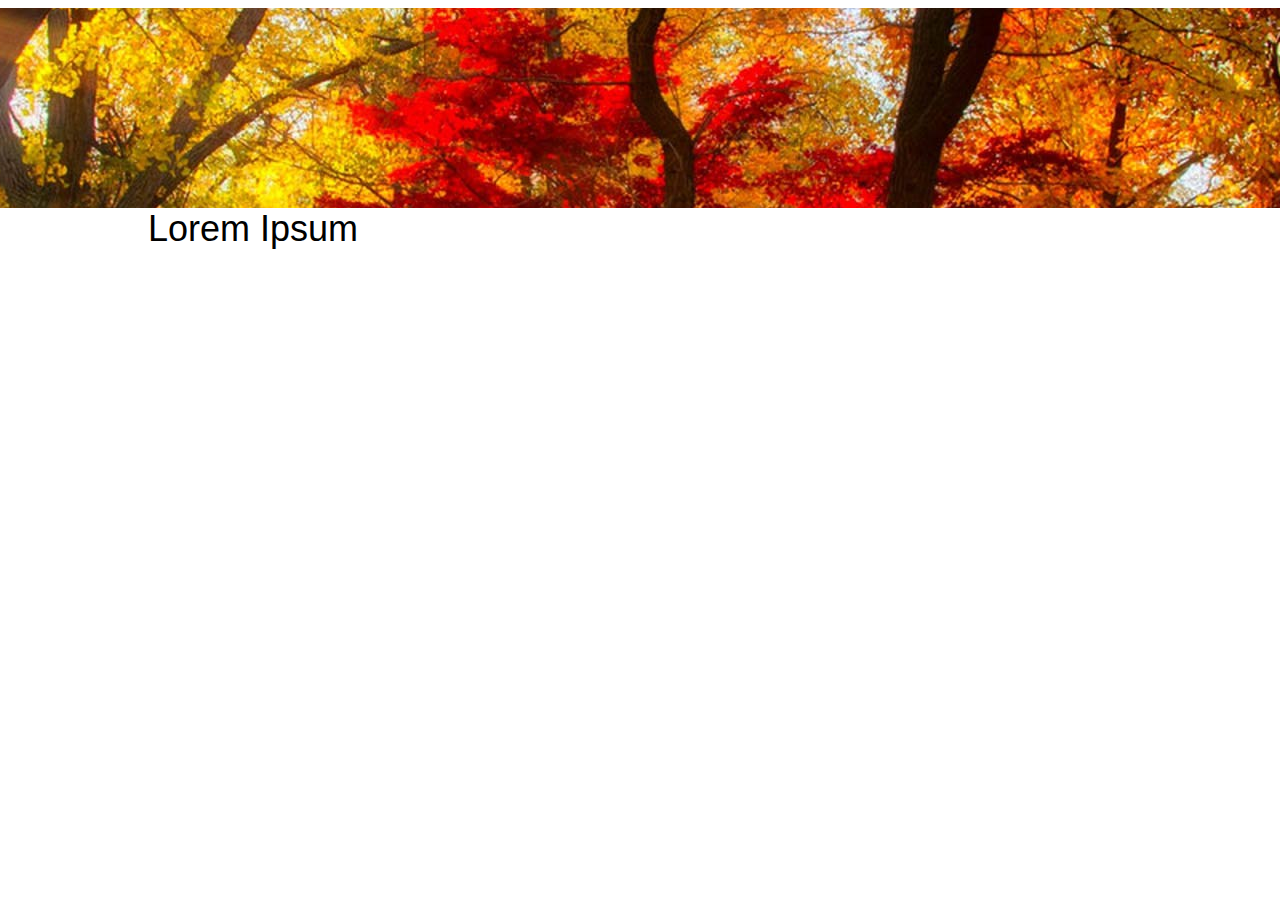
==== 1. page-from-jpeg/index.html @ 2fe25e8c "Initial commit" ====
<html>
    <head>
        <link rel="stylesheet" type="text/css" href="./css/main.css">
    </head>
    <body>
        <header class="header">
            <div class="header-crop">
                <img src="./assets/background-image.jpg" alt="background">
            </div>
        </header>
        <div class="container">
            <div class="header-font">
                Lorem Ipsum
            </div>
        </div>
    </body>
</html>
---- 1. page-from-jpeg/css/main.css ----
body {
    display: flex;
    flex-direction: column;
    align-items: center;
}

.header {
    height: 200px;
    overflow: hidden;
}


.header-crop img {
    margin-top: -550px;
}

.header-font {
    font-family: Arial, Helvetica, sans-serif;
    font-size: 36px;
}

.container {
    width: 984px;
    justify-content: left;
}
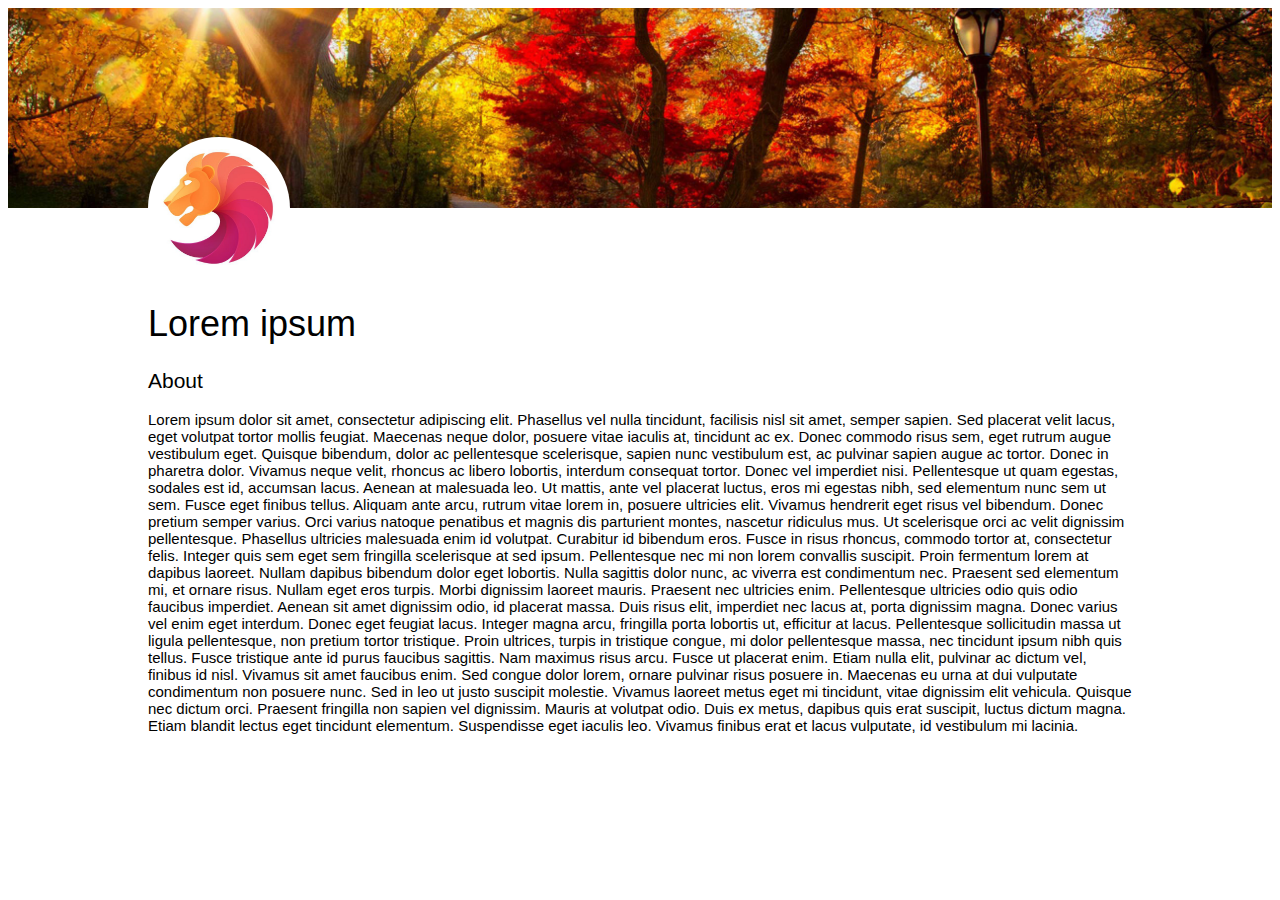
==== commit e8f055c7: "Styling headers and paragraphs" ====
--- a/1. page-from-jpeg/index.html
+++ b/1. page-from-jpeg/index.html
@@ -9,9 +9,43 @@
             </div>
         </header>
         <div class="container">
-            <div class="header-font">
-                Lorem Ipsum
+            <div class="logo">
+                <img src="./assets/logo.jpg" alt="logo">
             </div>
+            <h1 class="header-font">
+                Lorem ipsum
+            </h1>
+            <h2 class="subheader-font">
+                About
+            </h2>
+            <p>
+                Lorem ipsum dolor sit amet, consectetur adipiscing elit. Phasellus vel nulla tincidunt, facilisis nisl sit amet,
+                semper sapien. Sed placerat velit lacus, eget volutpat tortor mollis feugiat. Maecenas neque dolor, posuere vitae
+                iaculis at, tincidunt ac ex. Donec commodo risus sem, eget rutrum augue vestibulum eget. Quisque bibendum, dolor ac
+                pellentesque scelerisque, sapien nunc vestibulum est, ac pulvinar sapien augue ac tortor. Donec in pharetra dolor.
+                Vivamus neque velit, rhoncus ac libero lobortis, interdum consequat tortor. Donec vel imperdiet nisi. Pellentesque
+                ut quam egestas, sodales est id, accumsan lacus. Aenean at malesuada leo. Ut mattis, ante vel placerat luctus, eros
+                mi egestas nibh, sed elementum nunc sem ut sem. Fusce eget finibus tellus. Aliquam ante arcu, rutrum vitae lorem in,
+                posuere ultricies elit.
+                Vivamus hendrerit eget risus vel bibendum. Donec pretium semper varius. Orci varius natoque penatibus et magnis dis
+                parturient montes, nascetur ridiculus mus. Ut scelerisque orci ac velit dignissim pellentesque. Phasellus ultricies
+                malesuada enim id volutpat. Curabitur id bibendum eros. Fusce in risus rhoncus, commodo tortor at, consectetur
+                felis. Integer quis sem eget sem fringilla scelerisque at sed ipsum. Pellentesque nec mi non lorem convallis
+                suscipit. Proin fermentum lorem at dapibus laoreet. Nullam dapibus bibendum dolor eget lobortis. Nulla sagittis
+                dolor nunc, ac viverra est condimentum nec.
+                Praesent sed elementum mi, et ornare risus. Nullam eget eros turpis. Morbi dignissim laoreet mauris. Praesent nec
+                ultricies enim. Pellentesque ultricies odio quis odio faucibus imperdiet. Aenean sit amet dignissim odio, id
+                placerat massa. Duis risus elit, imperdiet nec lacus at, porta dignissim magna. Donec varius vel enim eget interdum.
+                Donec eget feugiat lacus. Integer magna arcu, fringilla porta lobortis ut, efficitur at lacus. Pellentesque
+                sollicitudin massa ut ligula pellentesque, non pretium tortor tristique. Proin ultrices, turpis in tristique congue,
+                mi dolor pellentesque massa, nec tincidunt ipsum nibh quis tellus. Fusce tristique ante id purus faucibus sagittis.
+                Nam maximus risus arcu. Fusce ut placerat enim. Etiam nulla elit, pulvinar ac dictum vel, finibus id nisl. Vivamus
+                sit amet faucibus enim. Sed congue dolor lorem, ornare pulvinar risus posuere in. Maecenas eu urna at dui vulputate
+                condimentum non posuere nunc. Sed in leo ut justo suscipit molestie. Vivamus laoreet metus eget mi tincidunt, vitae
+                dignissim elit vehicula. Quisque nec dictum orci. Praesent fringilla non sapien vel dignissim. Mauris at volutpat
+                odio. Duis ex metus, dapibus quis erat suscipit, luctus dictum magna. Etiam blandit lectus eget tincidunt elementum.
+                Suspendisse eget iaculis leo. Vivamus finibus erat et lacus vulputate, id vestibulum mi lacinia.
+            </p>
         </div>
     </body>
 </html>--- a/1. page-from-jpeg/css/main.css
+++ b/1. page-from-jpeg/css/main.css
@@ -2,24 +2,53 @@
     display: flex;
     flex-direction: column;
     align-items: center;
+    font-family: Arial, Helvetica, sans-serif;
 }
 
-.header {
+header {
     height: 200px;
     overflow: hidden;
 }
 
+h1 {
+    font-size: 36px;
+    margin: 24px 0;
+    font-weight: normal;
+}
+
+h2 {
+    font-size: 21px;
+    font-weight: normal;
+    margin: 18px 0;
+}
+
+p {
+    font-size: 15px;
+    font-size: 15px;
+    margin: 18px 0;
+}
 
 .header-crop img {
-    margin-top: -550px;
-}
-
-.header-font {
-    font-family: Arial, Helvetica, sans-serif;
-    font-size: 36px;
+    margin-top: -280px;
+    width: 100%;
 }
 
 .container {
-    width: 984px;
+    max-width: 984px;
     justify-content: left;
-}+}
+
+.logo {
+    position: relative;
+    top: -71px;
+    width: 142px;
+    border-radius: 50%;
+    overflow: hidden;
+    margin-bottom: -71px;
+}
+
+.logo img {
+    width: 100%;
+    height: auto;
+}
+
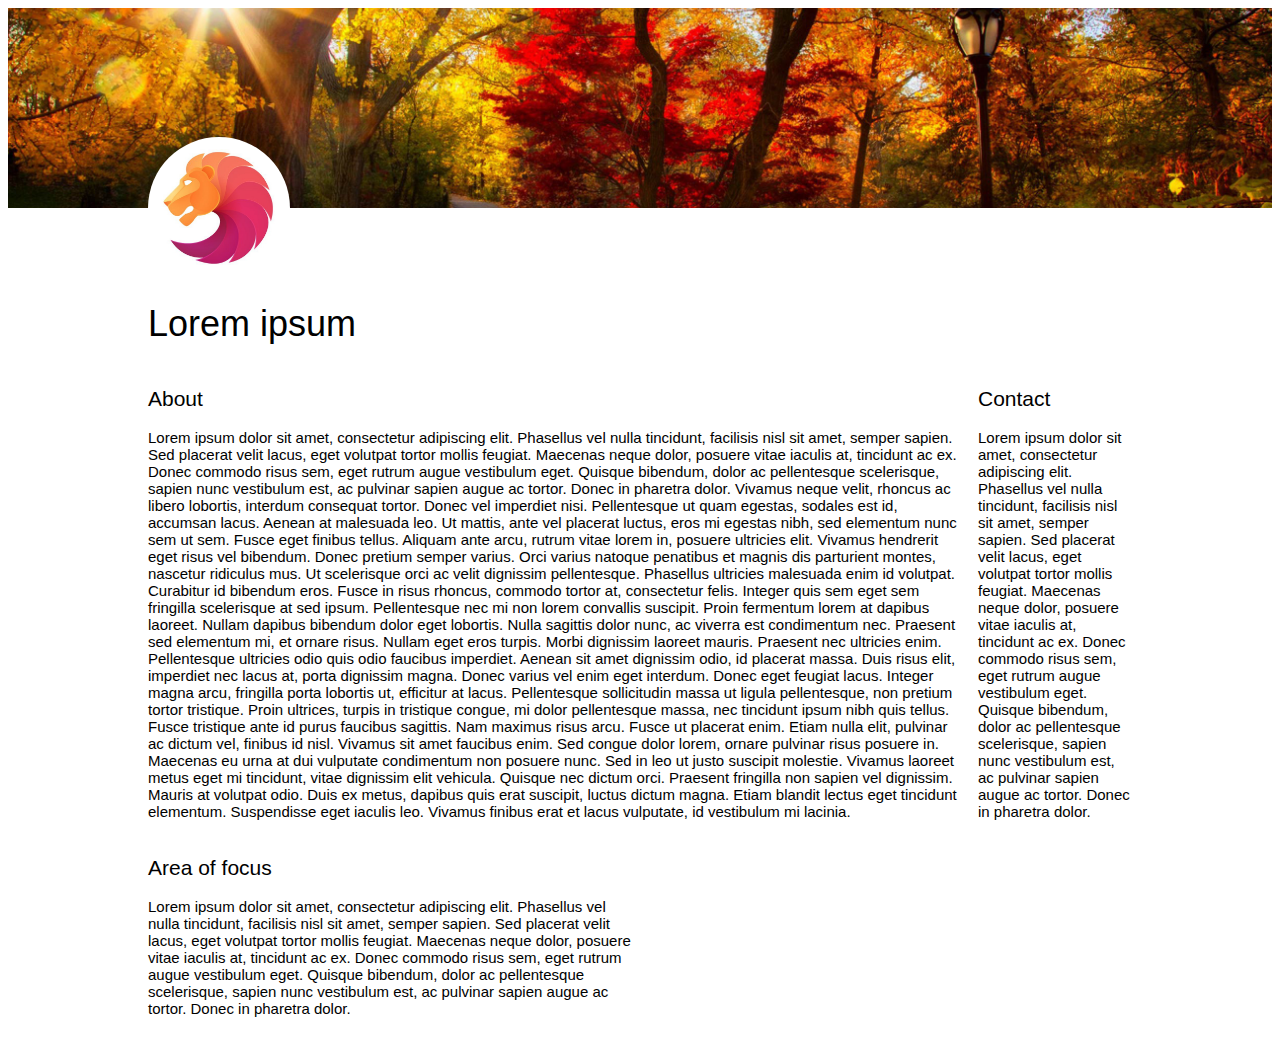
==== commit 95ac84c5: "Basic grid layout" ====
--- a/1. page-from-jpeg/index.html
+++ b/1. page-from-jpeg/index.html
@@ -9,43 +9,67 @@
             </div>
         </header>
         <div class="container">
-            <div class="logo">
+            <div class="logo grid-columns-all">
                 <img src="./assets/logo.jpg" alt="logo">
             </div>
-            <h1 class="header-font">
+            <h1 class="grid-columns-all">
                 Lorem ipsum
             </h1>
-            <h2 class="subheader-font">
-                About
-            </h2>
-            <p>
-                Lorem ipsum dolor sit amet, consectetur adipiscing elit. Phasellus vel nulla tincidunt, facilisis nisl sit amet,
-                semper sapien. Sed placerat velit lacus, eget volutpat tortor mollis feugiat. Maecenas neque dolor, posuere vitae
-                iaculis at, tincidunt ac ex. Donec commodo risus sem, eget rutrum augue vestibulum eget. Quisque bibendum, dolor ac
-                pellentesque scelerisque, sapien nunc vestibulum est, ac pulvinar sapien augue ac tortor. Donec in pharetra dolor.
-                Vivamus neque velit, rhoncus ac libero lobortis, interdum consequat tortor. Donec vel imperdiet nisi. Pellentesque
-                ut quam egestas, sodales est id, accumsan lacus. Aenean at malesuada leo. Ut mattis, ante vel placerat luctus, eros
-                mi egestas nibh, sed elementum nunc sem ut sem. Fusce eget finibus tellus. Aliquam ante arcu, rutrum vitae lorem in,
-                posuere ultricies elit.
-                Vivamus hendrerit eget risus vel bibendum. Donec pretium semper varius. Orci varius natoque penatibus et magnis dis
-                parturient montes, nascetur ridiculus mus. Ut scelerisque orci ac velit dignissim pellentesque. Phasellus ultricies
-                malesuada enim id volutpat. Curabitur id bibendum eros. Fusce in risus rhoncus, commodo tortor at, consectetur
-                felis. Integer quis sem eget sem fringilla scelerisque at sed ipsum. Pellentesque nec mi non lorem convallis
-                suscipit. Proin fermentum lorem at dapibus laoreet. Nullam dapibus bibendum dolor eget lobortis. Nulla sagittis
-                dolor nunc, ac viverra est condimentum nec.
-                Praesent sed elementum mi, et ornare risus. Nullam eget eros turpis. Morbi dignissim laoreet mauris. Praesent nec
-                ultricies enim. Pellentesque ultricies odio quis odio faucibus imperdiet. Aenean sit amet dignissim odio, id
-                placerat massa. Duis risus elit, imperdiet nec lacus at, porta dignissim magna. Donec varius vel enim eget interdum.
-                Donec eget feugiat lacus. Integer magna arcu, fringilla porta lobortis ut, efficitur at lacus. Pellentesque
-                sollicitudin massa ut ligula pellentesque, non pretium tortor tristique. Proin ultrices, turpis in tristique congue,
-                mi dolor pellentesque massa, nec tincidunt ipsum nibh quis tellus. Fusce tristique ante id purus faucibus sagittis.
-                Nam maximus risus arcu. Fusce ut placerat enim. Etiam nulla elit, pulvinar ac dictum vel, finibus id nisl. Vivamus
-                sit amet faucibus enim. Sed congue dolor lorem, ornare pulvinar risus posuere in. Maecenas eu urna at dui vulputate
-                condimentum non posuere nunc. Sed in leo ut justo suscipit molestie. Vivamus laoreet metus eget mi tincidunt, vitae
-                dignissim elit vehicula. Quisque nec dictum orci. Praesent fringilla non sapien vel dignissim. Mauris at volutpat
-                odio. Duis ex metus, dapibus quis erat suscipit, luctus dictum magna. Etiam blandit lectus eget tincidunt elementum.
-                Suspendisse eget iaculis leo. Vivamus finibus erat et lacus vulputate, id vestibulum mi lacinia.
-            </p>
+            <section class="section--about">
+                <h2>
+                    About
+                </h2>
+                <p>
+                    Lorem ipsum dolor sit amet, consectetur adipiscing elit. Phasellus vel nulla tincidunt, facilisis nisl sit amet,
+                    semper sapien. Sed placerat velit lacus, eget volutpat tortor mollis feugiat. Maecenas neque dolor, posuere vitae
+                    iaculis at, tincidunt ac ex. Donec commodo risus sem, eget rutrum augue vestibulum eget. Quisque bibendum, dolor ac
+                    pellentesque scelerisque, sapien nunc vestibulum est, ac pulvinar sapien augue ac tortor. Donec in pharetra dolor.
+                    Vivamus neque velit, rhoncus ac libero lobortis, interdum consequat tortor. Donec vel imperdiet nisi. Pellentesque
+                    ut quam egestas, sodales est id, accumsan lacus. Aenean at malesuada leo. Ut mattis, ante vel placerat luctus, eros
+                    mi egestas nibh, sed elementum nunc sem ut sem. Fusce eget finibus tellus. Aliquam ante arcu, rutrum vitae lorem in,
+                    posuere ultricies elit.
+                    Vivamus hendrerit eget risus vel bibendum. Donec pretium semper varius. Orci varius natoque penatibus et magnis dis
+                    parturient montes, nascetur ridiculus mus. Ut scelerisque orci ac velit dignissim pellentesque. Phasellus ultricies
+                    malesuada enim id volutpat. Curabitur id bibendum eros. Fusce in risus rhoncus, commodo tortor at, consectetur
+                    felis. Integer quis sem eget sem fringilla scelerisque at sed ipsum. Pellentesque nec mi non lorem convallis
+                    suscipit. Proin fermentum lorem at dapibus laoreet. Nullam dapibus bibendum dolor eget lobortis. Nulla sagittis
+                    dolor nunc, ac viverra est condimentum nec.
+                    Praesent sed elementum mi, et ornare risus. Nullam eget eros turpis. Morbi dignissim laoreet mauris. Praesent nec
+                    ultricies enim. Pellentesque ultricies odio quis odio faucibus imperdiet. Aenean sit amet dignissim odio, id
+                    placerat massa. Duis risus elit, imperdiet nec lacus at, porta dignissim magna. Donec varius vel enim eget interdum.
+                    Donec eget feugiat lacus. Integer magna arcu, fringilla porta lobortis ut, efficitur at lacus. Pellentesque
+                    sollicitudin massa ut ligula pellentesque, non pretium tortor tristique. Proin ultrices, turpis in tristique congue,
+                    mi dolor pellentesque massa, nec tincidunt ipsum nibh quis tellus. Fusce tristique ante id purus faucibus sagittis.
+                    Nam maximus risus arcu. Fusce ut placerat enim. Etiam nulla elit, pulvinar ac dictum vel, finibus id nisl. Vivamus
+                    sit amet faucibus enim. Sed congue dolor lorem, ornare pulvinar risus posuere in. Maecenas eu urna at dui vulputate
+                    condimentum non posuere nunc. Sed in leo ut justo suscipit molestie. Vivamus laoreet metus eget mi tincidunt, vitae
+                    dignissim elit vehicula. Quisque nec dictum orci. Praesent fringilla non sapien vel dignissim. Mauris at volutpat
+                    odio. Duis ex metus, dapibus quis erat suscipit, luctus dictum magna. Etiam blandit lectus eget tincidunt elementum.
+                    Suspendisse eget iaculis leo. Vivamus finibus erat et lacus vulputate, id vestibulum mi lacinia.
+                </p>
+            </section>
+            <section>
+                <h2>
+                    Contact
+                </h2>
+                <p>
+                    Lorem ipsum dolor sit amet, consectetur adipiscing elit. Phasellus vel nulla tincidunt, facilisis nisl sit amet,
+                    semper sapien. Sed placerat velit lacus, eget volutpat tortor mollis feugiat. Maecenas neque dolor, posuere vitae
+                    iaculis at, tincidunt ac ex. Donec commodo risus sem, eget rutrum augue vestibulum eget. Quisque bibendum, dolor ac
+                    pellentesque scelerisque, sapien nunc vestibulum est, ac pulvinar sapien augue ac tortor. Donec in pharetra dolor.
+                </p>
+            </section>
+            <section class="section--area-of-focus">
+                <h2>
+                    Area of focus
+                </h2>
+                <p>
+                    Lorem ipsum dolor sit amet, consectetur adipiscing elit. Phasellus vel nulla tincidunt, facilisis nisl sit amet,
+                    semper sapien. Sed placerat velit lacus, eget volutpat tortor mollis feugiat. Maecenas neque dolor, posuere vitae
+                    iaculis at, tincidunt ac ex. Donec commodo risus sem, eget rutrum augue vestibulum eget. Quisque bibendum, dolor ac
+                    pellentesque scelerisque, sapien nunc vestibulum est, ac pulvinar sapien augue ac tortor. Donec in pharetra dolor.
+                </p>
+            </section>
         </div>
     </body>
 </html>--- a/1. page-from-jpeg/css/main.css
+++ b/1. page-from-jpeg/css/main.css
@@ -36,6 +36,9 @@
 .container {
     max-width: 984px;
     justify-content: left;
+    display: grid;
+    grid-template-columns: repeat(6, 1fr);
+    grid-column-gap: 12px;
 }
 
 .logo {
@@ -52,3 +55,14 @@
     height: auto;
 }
 
+.grid-columns-all {
+    grid-column: 1/7;
+}
+
+.section--about {
+    grid-column: 1/6;
+}
+
+.section--area-of-focus {
+    grid-column: 1/4;
+}
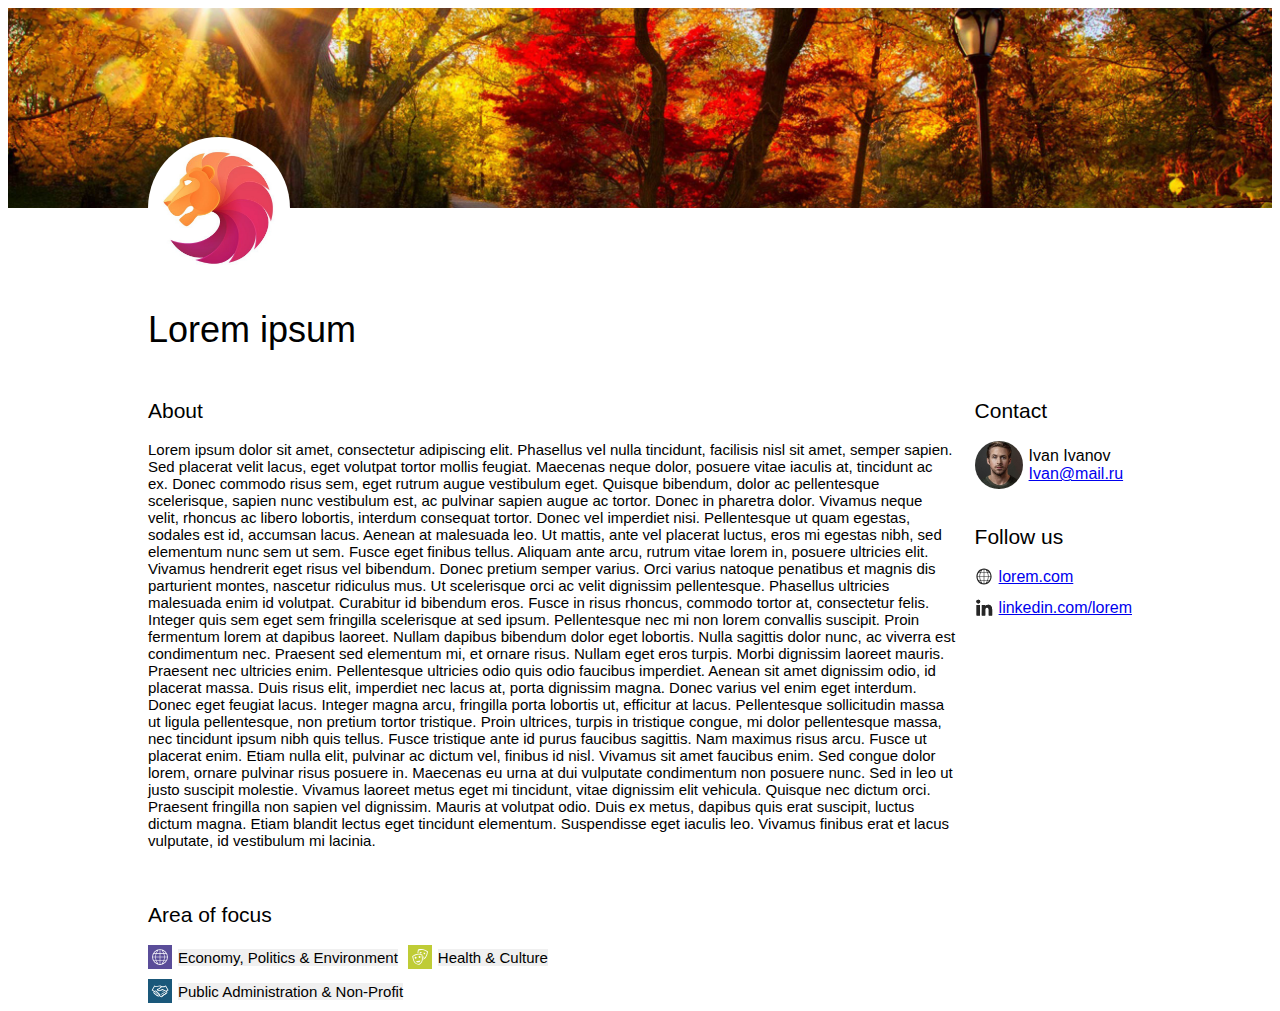
==== commit 9f5ad561: "First three sections in place" ====
--- a/1. page-from-jpeg/index.html
+++ b/1. page-from-jpeg/index.html
@@ -52,23 +52,55 @@
                 <h2>
                     Contact
                 </h2>
-                <p>
-                    Lorem ipsum dolor sit amet, consectetur adipiscing elit. Phasellus vel nulla tincidunt, facilisis nisl sit amet,
-                    semper sapien. Sed placerat velit lacus, eget volutpat tortor mollis feugiat. Maecenas neque dolor, posuere vitae
-                    iaculis at, tincidunt ac ex. Donec commodo risus sem, eget rutrum augue vestibulum eget. Quisque bibendum, dolor ac
-                    pellentesque scelerisque, sapien nunc vestibulum est, ac pulvinar sapien augue ac tortor. Donec in pharetra dolor.
-                </p>
+                <div class="image-with-text">
+                    <img src="./assets/gosling.jpg" class="profile-photo" alt="profile photo">
+                    <div class="profile-text">  
+                        <div>Ivan Ivanov</div>
+                        <a href="mailto:Ivan@mail.ru">Ivan@mail.ru</a>
+                    </div>
+                </div>
+            </section>
+            <section class="section--follow-us">
+                <h2>
+                    Follow us
+                </h2>
+                <div class="image-with-text">
+                    <img src="./assets/web.svg" class="icon" alt="icon">
+                    <div>  
+                        <a href="https://lorem.com">lorem.com</a>
+                    </div>
+                </div>
+                <div class="image-with-text">
+                    <img src="./assets/in.svg" class="icon" alt="icon">
+                    <div>  
+                        <a href="https://linkedin.com/lorem">linkedin.com/lorem</a>
+                    </div>
+                </div>
             </section>
             <section class="section--area-of-focus">
                 <h2>
                     Area of focus
                 </h2>
-                <p>
-                    Lorem ipsum dolor sit amet, consectetur adipiscing elit. Phasellus vel nulla tincidunt, facilisis nisl sit amet,
-                    semper sapien. Sed placerat velit lacus, eget volutpat tortor mollis feugiat. Maecenas neque dolor, posuere vitae
-                    iaculis at, tincidunt ac ex. Donec commodo risus sem, eget rutrum augue vestibulum eget. Quisque bibendum, dolor ac
-                    pellentesque scelerisque, sapien nunc vestibulum est, ac pulvinar sapien augue ac tortor. Donec in pharetra dolor.
-                </p>
+                <div class="tags-container">
+                    <div class="image-with-text">
+                        <img src="./assets/internet.svg" class="icon internet" alt="icon">
+                        <div class="tag">  
+                            Economy, Politics & Environment
+                        </div>
+                    </div>
+                    <div class="image-with-text">
+                        <img src="./assets/culture.svg" class="icon culture" alt="icon">
+                        <div class="tag">  
+                            Health & Culture
+                        </div>
+                    </div>
+                    <div class="image-with-text">
+                        <img src="./assets/handshake.svg" class="icon handshake" alt="icon">
+                        <div class="tag">  
+                            Public Administration & Non-Profit
+                        </div>
+                    </div>
+                </div>
             </section>
         </div>
     </body>
--- a/1. page-from-jpeg/css/main.css
+++ b/1. page-from-jpeg/css/main.css
@@ -12,7 +12,7 @@
 
 h1 {
     font-size: 36px;
-    margin: 24px 0;
+    margin: 12px 0;
     font-weight: normal;
 }
 
@@ -38,7 +38,8 @@
     justify-content: left;
     display: grid;
     grid-template-columns: repeat(6, 1fr);
-    grid-column-gap: 12px;
+    grid-column-gap: 18px;
+    grid-row-gap: 18px;
 }
 
 .logo {
@@ -61,8 +62,65 @@
 
 .section--about {
     grid-column: 1/6;
+    grid-row: 3/6;
 }
 
 .section--area-of-focus {
     grid-column: 1/4;
 }
+
+.image-with-text {
+    display: flex;
+}
+
+.image-with-text > img {
+    object-fit: contain;
+    align-self: flex-start;
+}
+
+.image-with-text > div {
+    align-self: center;
+    margin-left: 6px;
+}
+
+.section--follow-us .image-with-text {
+    margin: 12px 0;
+}
+
+.profile-photo {
+    width: 48px;
+    height: auto;
+    border-radius: 50%;
+}
+
+.icon {
+    width: 18px;
+    height: auto;
+}
+
+.tags-container {
+    display: flex;
+    flex-flow: row wrap;
+    gap: 10px;
+ }
+
+ .tags-container .icon {
+    padding: 3px;
+ }
+
+ .tag {
+    font-size: 15px;
+    background-color: #f0f0f0;
+ }
+
+ .icon.internet {
+     background-color: #5A4D99;
+ }
+
+ .icon.culture {
+    background-color: #BFCC36;
+}
+
+.icon.handshake {
+    background-color: #1A587A;
+}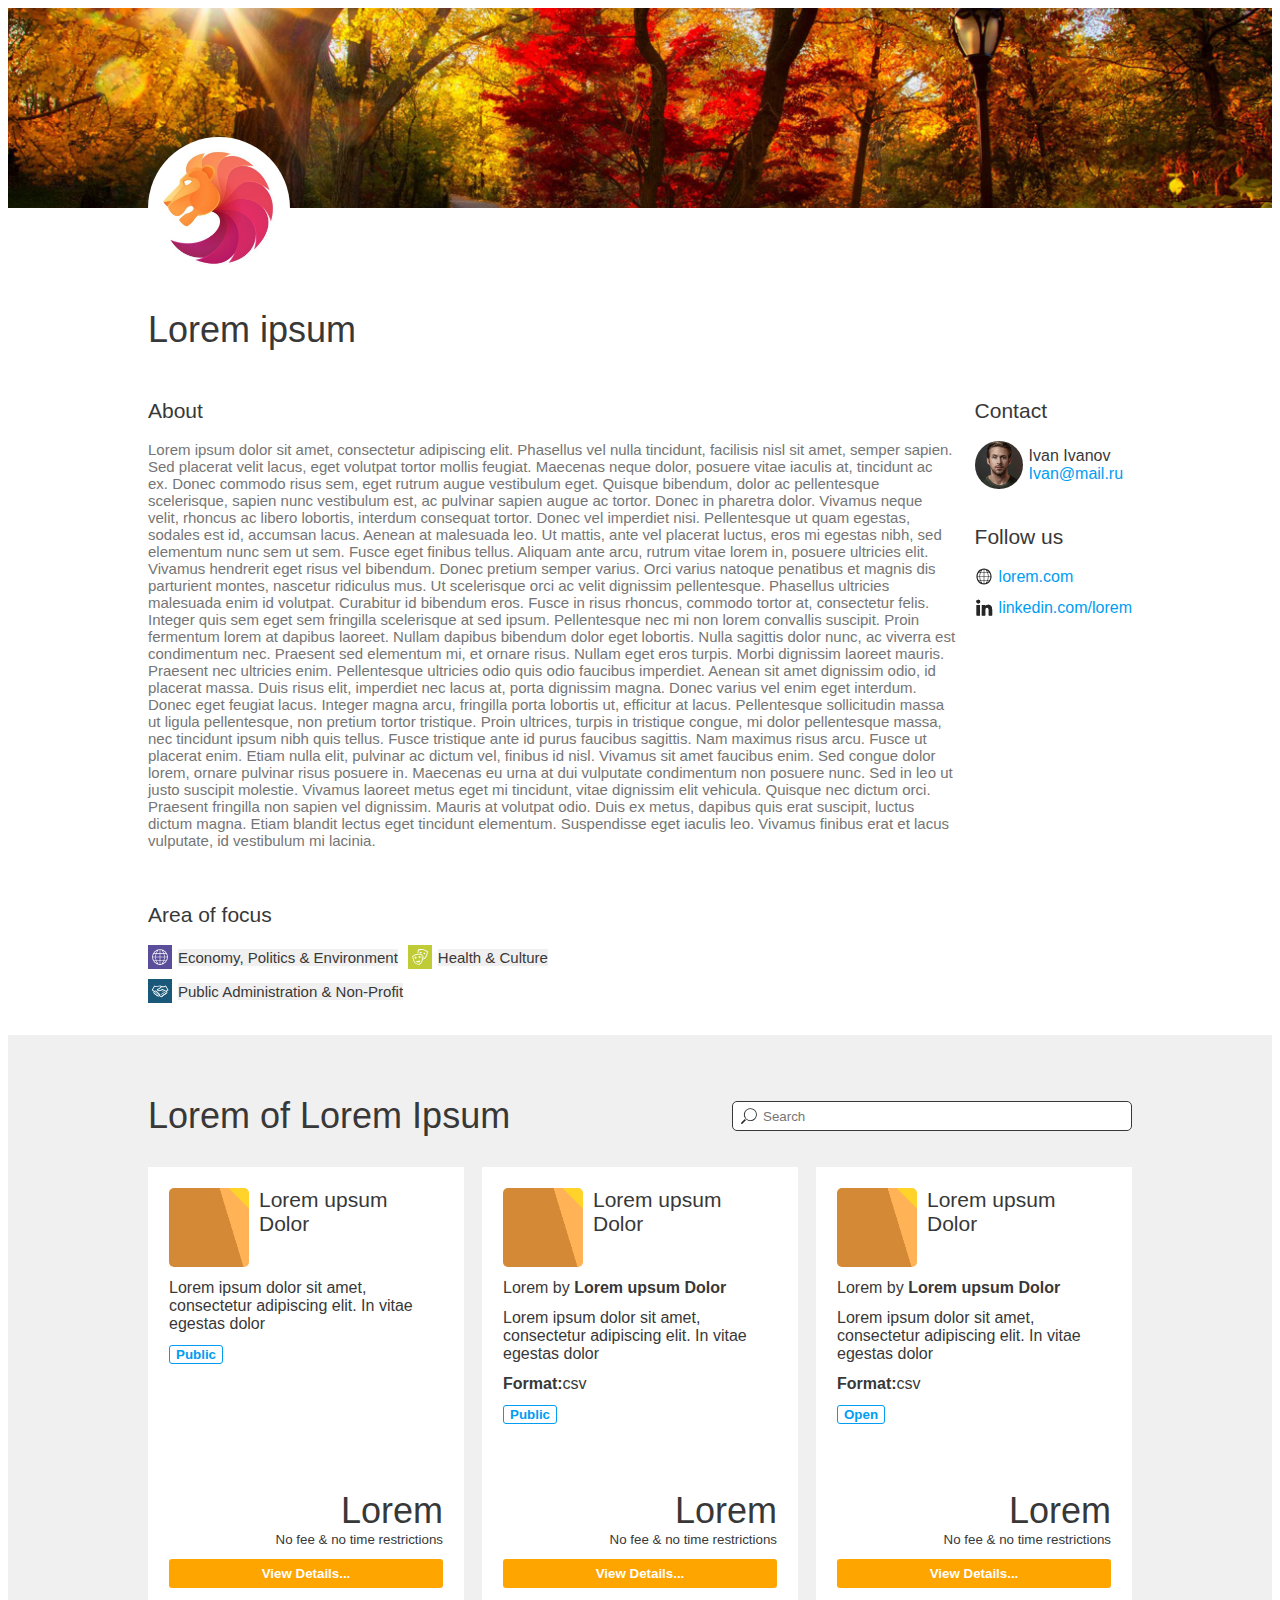
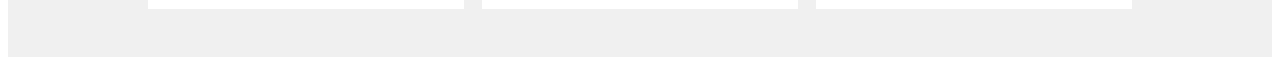
==== commit d3bde9d6: "Items gallery" ====
--- a/1. page-from-jpeg/index.html
+++ b/1. page-from-jpeg/index.html
@@ -12,13 +12,13 @@
             <div class="logo grid-columns-all">
                 <img src="./assets/logo.jpg" alt="logo">
             </div>
-            <h1 class="grid-columns-all">
+            <h2 class="grid-columns-all">
                 Lorem ipsum
-            </h1>
+            </h2>
             <section class="section--about">
-                <h2>
+                <h3>
                     About
-                </h2>
+                </h3>
                 <p>
                     Lorem ipsum dolor sit amet, consectetur adipiscing elit. Phasellus vel nulla tincidunt, facilisis nisl sit amet,
                     semper sapien. Sed placerat velit lacus, eget volutpat tortor mollis feugiat. Maecenas neque dolor, posuere vitae
@@ -49,9 +49,9 @@
                 </p>
             </section>
             <section>
-                <h2>
+                <h3>
                     Contact
-                </h2>
+                </h3>
                 <div class="image-with-text">
                     <img src="./assets/gosling.jpg" class="profile-photo" alt="profile photo">
                     <div class="profile-text">  
@@ -61,9 +61,9 @@
                 </div>
             </section>
             <section class="section--follow-us">
-                <h2>
+                <h3>
                     Follow us
-                </h2>
+                </h3>
                 <div class="image-with-text">
                     <img src="./assets/web.svg" class="icon" alt="icon">
                     <div>  
@@ -78,9 +78,9 @@
                 </div>
             </section>
             <section class="section--area-of-focus">
-                <h2>
+                <h3>
                     Area of focus
-                </h2>
+                </h3>
                 <div class="tags-container">
                     <div class="image-with-text">
                         <img src="./assets/internet.svg" class="icon internet" alt="icon">
@@ -103,5 +103,85 @@
                 </div>
             </section>
         </div>
+        <div class="gallery-wrapper">
+            <div class="container gallery-container">
+                <h2 class="grid-columns-half">
+                    Lorem of Lorem Ipsum
+                </h2>
+                <div class="search-container">
+                    <img src="./assets/search.svg" class="icon" alt="icon">
+                    <input type="text" placeholder="Search">
+                </div>
+                <div class="gallery-item-container">
+                    <div class="gallery-item">
+                        <div class="gallery-item-header">
+                            <img src="./assets/item-logo.png" class="gallery-item-img" alt="gallery item">
+                            <span class="font-large-subheader">Lorem upsum Dolor</span>
+                        </div>
+                        <div class="margin-vertical-small">
+                            Lorem ipsum dolor sit amet, consectetur adipiscing elit. In vitae egestas dolor
+                        </div>
+                        <button class="button button--public">Public</button>
+                        <div class="details-section">
+                            <div class="text-align-right margin-vertical-small">
+                                <div class="font-large-header">Lorem</div>
+                                <small>No fee & no time restrictions</small>
+                            </div>
+                            <button class="button button--details">View Details...</button>
+                        </div>
+                    </div>
+                </div>
+                <div class="gallery-item-container">
+                    <div class="gallery-item">
+                        <div class="gallery-item-header">
+                            <img src="./assets/item-logo.png" class="gallery-item-img" alt="gallery item">
+                            <span class="font-large-subheader">Lorem upsum Dolor</span>
+                        </div>
+                        <div class="margin-vertical-small">
+                            Lorem by <b>Lorem upsum Dolor</b>
+                        </div>
+                        <div class="margin-vertical-small">
+                            Lorem ipsum dolor sit amet, consectetur adipiscing elit. In vitae egestas dolor
+                        </div>
+                        <div class="margin-vertical-small">
+                            <b>Format:</b>csv
+                        </div>
+                        <button class="button button--public">Public</button>
+                        <div class="details-section">
+                            <div class="text-align-right margin-vertical-small">
+                                <div class="font-large-header">Lorem</div>
+                                <small>No fee & no time restrictions</small>
+                            </div>
+                            <button class="button button--details">View Details...</button>
+                        </div>
+                    </div>
+                </div>
+                <div class="gallery-item-container">
+                    <div class="gallery-item">
+                        <div class="gallery-item-header">
+                            <img src="./assets/item-logo.png" class="gallery-item-img" alt="gallery item">
+                            <span class="font-large-subheader">Lorem upsum Dolor</span>
+                        </div>
+                        <div class="margin-vertical-small">
+                            Lorem by <b>Lorem upsum Dolor</b>
+                        </div>
+                        <div class="margin-vertical-small">
+                            Lorem ipsum dolor sit amet, consectetur adipiscing elit. In vitae egestas dolor
+                        </div>
+                        <div class="margin-vertical-small">
+                            <b>Format:</b>csv
+                        </div>
+                        <button class="button button--public">Open</button>
+                        <div class="details-section">
+                            <div class="text-align-right margin-vertical-small">
+                                <div class="font-large-header">Lorem</div>
+                                <small>No fee & no time restrictions</small>
+                            </div>
+                            <button class="button button--details">View Details...</button>
+                        </div>
+                    </div>
+                </div>
+            </div>
+        </div>
     </body>
 </html>--- a/1. page-from-jpeg/css/main.css
+++ b/1. page-from-jpeg/css/main.css
@@ -3,6 +3,7 @@
     flex-direction: column;
     align-items: center;
     font-family: Arial, Helvetica, sans-serif;
+    color: #383838;
 }
 
 header {
@@ -10,13 +11,13 @@
     overflow: hidden;
 }
 
-h1 {
+h2 {
     font-size: 36px;
     margin: 12px 0;
     font-weight: normal;
 }
 
-h2 {
+h3 {
     font-size: 21px;
     font-weight: normal;
     margin: 18px 0;
@@ -24,8 +25,29 @@
 
 p {
     font-size: 15px;
-    font-size: 15px;
     margin: 18px 0;
+    color: #757575;
+}
+
+a {
+    color: #009DF2;
+    text-decoration: none;
+}
+
+.font-large-header {
+    font-size: 36px;
+}
+
+.font-large-subheader {
+    font-size: 21px;
+}
+
+.text-align-right {
+    text-align: right;
+}
+
+.margin-vertical-small {
+    margin: 12px 0;
 }
 
 .header-crop img {
@@ -34,12 +56,13 @@
 }
 
 .container {
-    max-width: 984px;
+    width: 984px;
     justify-content: left;
     display: grid;
     grid-template-columns: repeat(6, 1fr);
     grid-column-gap: 18px;
     grid-row-gap: 18px;
+    margin-bottom: 32px;
 }
 
 .logo {
@@ -60,6 +83,10 @@
     grid-column: 1/7;
 }
 
+.grid-columns-half{
+    grid-column: 1/4;
+}
+
 .section--about {
     grid-column: 1/6;
     grid-row: 3/6;
@@ -123,4 +150,86 @@
 
 .icon.handshake {
     background-color: #1A587A;
+}
+
+.gallery-wrapper {
+    width: 100%;
+    background: #f0f0f0;
+ }
+
+ .gallery-container {
+     margin: 48px auto;
+ }
+
+.gallery-header {
+    grid-column: 1/4;
+}
+
+.search-container {
+    grid-column: 4/7;
+    text-align: right;
+    align-self: center;
+}
+
+.search-container > input {
+    width: 400px;
+    height: 30px;
+    padding-left: 30px;
+    border-radius: 5px;
+    border: 1px solid #383838;
+}
+
+.search-container > img {
+    vertical-align: middle;
+    position: relative;
+    left: 30px;
+}
+
+.gallery-item-container {
+    grid-column: span 2;
+    padding: 21px;
+    background-color: white;
+    height: 400px;
+}
+
+.gallery-item {
+    height: 100%;
+    position: relative;
+}
+
+.gallery-item-header {
+    display: flex;
+}
+
+.gallery-item-img {
+    width: 80px;
+    height: auto;
+    border-radius: 5px;
+    margin-right: 10px;
+}
+
+.button {
+    border-radius: 3px;
+    font-weight: bold;
+}
+
+.button--public {
+    width: fit-content;
+    background-color: white;
+    border: 1px solid #009DF2;
+    color: #009DF2;
+}
+
+.details-section {
+    position: absolute;
+    width: 100%;
+    bottom: 0;
+}
+
+.button--details {
+    background-color: #FFA500;
+    color: white;
+    padding: 7px 0;
+    border: 0 none;
+    width: 100%;
 }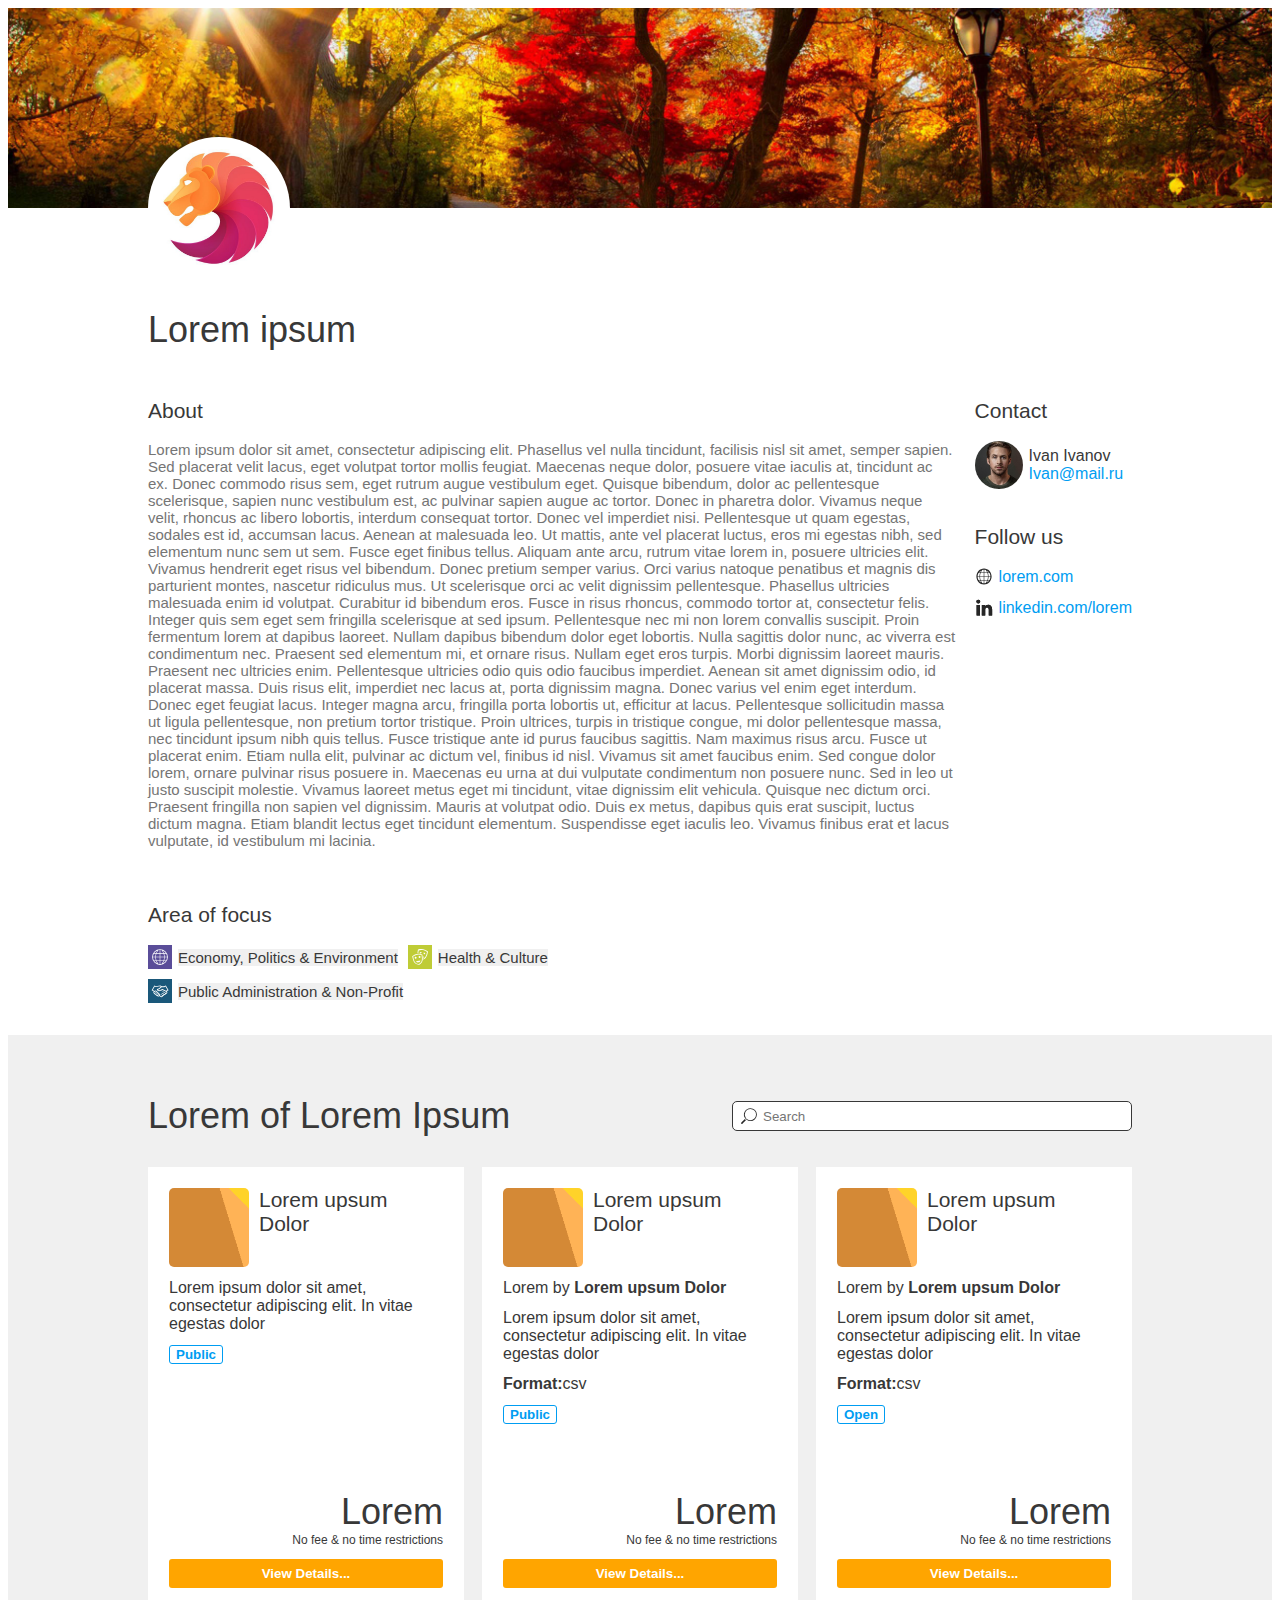
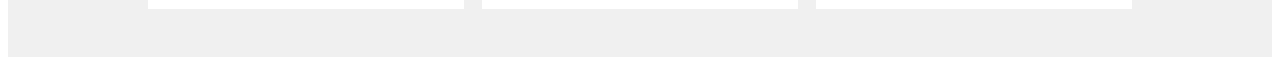
==== commit ef041aca: "Mobile view draft" ====
--- a/1. page-from-jpeg/index.html
+++ b/1. page-from-jpeg/index.html
@@ -1,6 +1,7 @@
 <html>
     <head>
         <link rel="stylesheet" type="text/css" href="./css/main.css">
+        <meta content="width=device-width, initial-scale=1" name="viewport" />
     </head>
     <body>
         <header class="header">
@@ -15,7 +16,7 @@
             <h2 class="grid-columns-all">
                 Lorem ipsum
             </h2>
-            <section class="section--about">
+            <section class="section--about grid-columns-all-mobile">
                 <h3>
                     About
                 </h3>
@@ -48,7 +49,7 @@
                     Suspendisse eget iaculis leo. Vivamus finibus erat et lacus vulputate, id vestibulum mi lacinia.
                 </p>
             </section>
-            <section>
+            <section class="section--contact grid-columns-all-mobile">
                 <h3>
                     Contact
                 </h3>
@@ -60,7 +61,7 @@
                     </div>
                 </div>
             </section>
-            <section class="section--follow-us">
+            <section class="section--follow-us grid-columns-all-mobile">
                 <h3>
                     Follow us
                 </h3>
@@ -77,7 +78,7 @@
                     </div>
                 </div>
             </section>
-            <section class="section--area-of-focus">
+            <section class="section--area-of-focus grid-columns-all-mobile">
                 <h3>
                     Area of focus
                 </h3>
@@ -105,79 +106,79 @@
         </div>
         <div class="gallery-wrapper">
             <div class="container gallery-container">
-                <h2 class="grid-columns-half">
+                <h2 class="grid-columns-half desktop-only">
                     Lorem of Lorem Ipsum
                 </h2>
-                <div class="search-container">
+                <div class="search-container grid-columns-all-mobile">
                     <img src="./assets/search.svg" class="icon" alt="icon">
                     <input type="text" placeholder="Search">
                 </div>
-                <div class="gallery-item-container">
+                <div class="gallery-item-container grid-columns-all-mobile">
                     <div class="gallery-item">
-                        <div class="gallery-item-header">
+                        <div class="gallery-item-header margin-bottom-small">
                             <img src="./assets/item-logo.png" class="gallery-item-img" alt="gallery item">
                             <span class="font-large-subheader">Lorem upsum Dolor</span>
                         </div>
-                        <div class="margin-vertical-small">
+                        <div class="margin-bottom-small desktop-only">
                             Lorem ipsum dolor sit amet, consectetur adipiscing elit. In vitae egestas dolor
                         </div>
                         <button class="button button--public">Public</button>
                         <div class="details-section">
-                            <div class="text-align-right margin-vertical-small">
-                                <div class="font-large-header">Lorem</div>
-                                <small>No fee & no time restrictions</small>
+                            <div class="text-align-right">
+                                <div class="details-section-header">Lorem</div>
+                                <div class="font-small desktop-only">No fee & no time restrictions</div>
                             </div>
-                            <button class="button button--details">View Details...</button>
+                            <button class="button button--details desktop-only">View Details...</button>
                         </div>
                     </div>
                 </div>
-                <div class="gallery-item-container">
+                <div class="gallery-item-container grid-columns-all-mobile">
                     <div class="gallery-item">
-                        <div class="gallery-item-header">
+                        <div class="gallery-item-header margin-bottom-small">
                             <img src="./assets/item-logo.png" class="gallery-item-img" alt="gallery item">
                             <span class="font-large-subheader">Lorem upsum Dolor</span>
                         </div>
-                        <div class="margin-vertical-small">
+                        <div class="margin-bottom-small">
                             Lorem by <b>Lorem upsum Dolor</b>
                         </div>
-                        <div class="margin-vertical-small">
+                        <div class="margin-bottom-small desktop-only">
                             Lorem ipsum dolor sit amet, consectetur adipiscing elit. In vitae egestas dolor
                         </div>
-                        <div class="margin-vertical-small">
+                        <div class="margin-bottom-small desktop-only">
                             <b>Format:</b>csv
                         </div>
                         <button class="button button--public">Public</button>
                         <div class="details-section">
-                            <div class="text-align-right margin-vertical-small">
-                                <div class="font-large-header">Lorem</div>
-                                <small>No fee & no time restrictions</small>
+                            <div class="text-align-right">
+                                <div class="details-section-header">Lorem</div>
+                                <div class="font-small desktop-only">No fee & no time restrictions</div>
                             </div>
-                            <button class="button button--details">View Details...</button>
+                            <button class="button button--details desktop-only">View Details...</button>
                         </div>
                     </div>
                 </div>
-                <div class="gallery-item-container">
+                <div class="gallery-item-container grid-columns-all-mobile">
                     <div class="gallery-item">
-                        <div class="gallery-item-header">
+                        <div class="gallery-item-header margin-bottom-small">
                             <img src="./assets/item-logo.png" class="gallery-item-img" alt="gallery item">
                             <span class="font-large-subheader">Lorem upsum Dolor</span>
                         </div>
-                        <div class="margin-vertical-small">
+                        <div class="margin-bottom-small">
                             Lorem by <b>Lorem upsum Dolor</b>
                         </div>
-                        <div class="margin-vertical-small">
+                        <div class="margin-bottom-small desktop-only">
                             Lorem ipsum dolor sit amet, consectetur adipiscing elit. In vitae egestas dolor
                         </div>
-                        <div class="margin-vertical-small">
+                        <div class="margin-bottom-small desktop-only">
                             <b>Format:</b>csv
                         </div>
                         <button class="button button--public">Open</button>
                         <div class="details-section">
-                            <div class="text-align-right margin-vertical-small">
-                                <div class="font-large-header">Lorem</div>
-                                <small>No fee & no time restrictions</small>
+                            <div class="text-align-right">
+                                <div class="details-section-header">Lorem</div>
+                                <div class="font-small desktop-only">No fee & no time restrictions</div>
                             </div>
-                            <button class="button button--details">View Details...</button>
+                            <button class="button button--details desktop-only">View Details...</button>
                         </div>
                     </div>
                 </div>
--- a/1. page-from-jpeg/css/main.css
+++ b/1. page-from-jpeg/css/main.css
@@ -34,6 +34,10 @@
     text-decoration: none;
 }
 
+.mobile-only {
+    display: none;
+}
+
 .font-large-header {
     font-size: 36px;
 }
@@ -42,12 +46,16 @@
     font-size: 21px;
 }
 
+.font-small {
+    font-size: 12px;
+}
+
 .text-align-right {
     text-align: right;
 }
 
-.margin-vertical-small {
-    margin: 12px 0;
+.margin-bottom-small {
+    margin-bottom: 12px;
 }
 
 .header-crop img {
@@ -80,7 +88,7 @@
 }
 
 .grid-columns-all {
-    grid-column: 1/7;
+    grid-column: 1/-1;
 }
 
 .grid-columns-half{
@@ -226,10 +234,59 @@
     bottom: 0;
 }
 
+.details-section {
+    font-size: 36px;
+}
+
 .button--details {
     background-color: #FFA500;
     color: white;
     padding: 7px 0;
     border: 0 none;
     width: 100%;
+    margin-top: 12px;
+}
+
+/* iPad portrait and below */
+@media all and (max-width: 768px) {
+
+    .mobile-only {
+        display: block;
+    }
+
+    .desktop-only {
+        display: none;
+    }
+
+    .grid-columns-all-mobile {
+        grid-column: 1/-1;
+    }
+
+    .container {
+        width: 100%;
+    }
+    
+    .section--about {
+        grid-row: initial;
+     }
+
+     .section--area-of-focus {
+        order: 1;
+     }
+
+     .section--contact {
+        order: 2;
+     }
+     
+     .section--follow-us {
+        order: 3;
+     }
+
+     .gallery-item-container {
+         height: initial;
+     }
+
+     .details-section {
+         font-size: 21px;
+     }
 }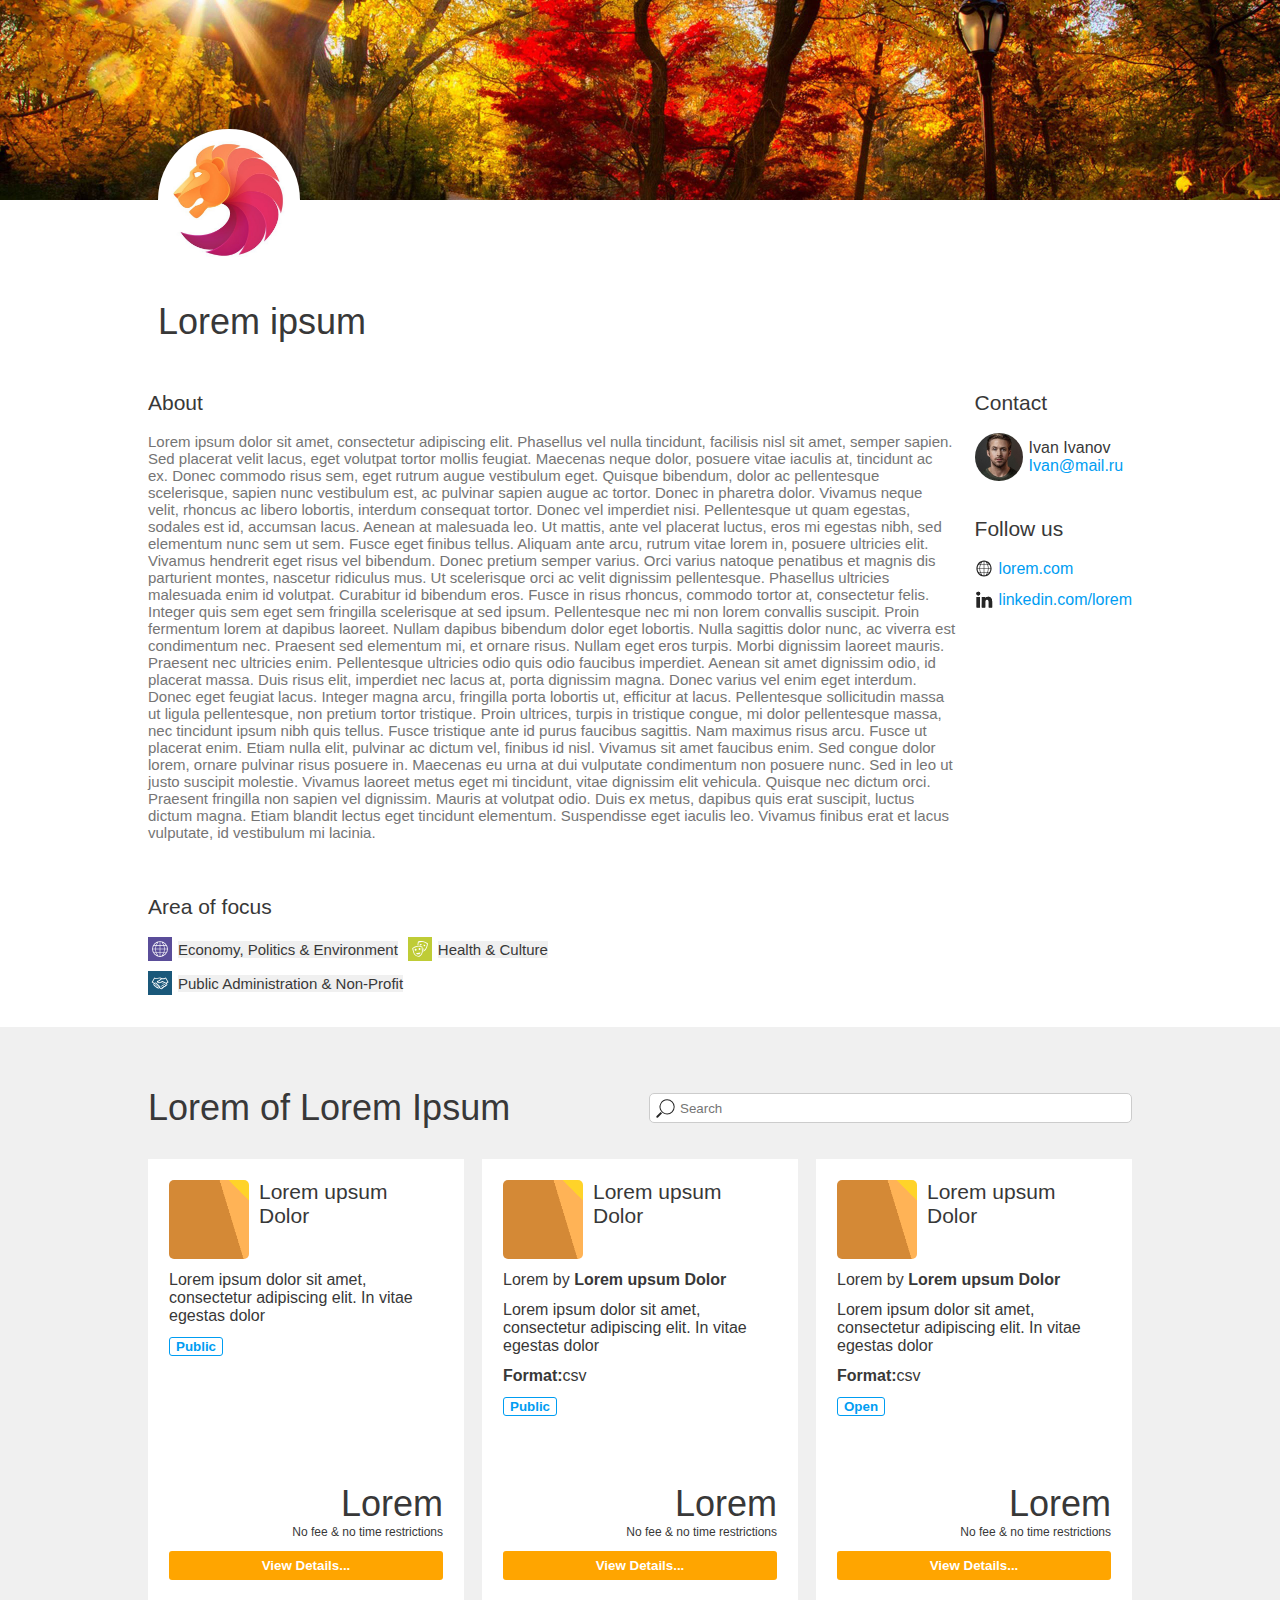
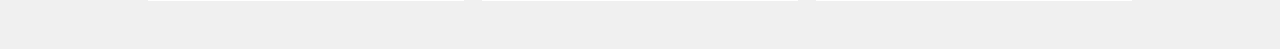
==== commit f645dbb1: "Final fixes" ====
--- a/1. page-from-jpeg/index.html
+++ b/1. page-from-jpeg/index.html
@@ -110,7 +110,6 @@
                     Lorem of Lorem Ipsum
                 </h2>
                 <div class="search-container grid-columns-all-mobile">
-                    <img src="./assets/search.svg" class="icon" alt="icon">
                     <input type="text" placeholder="Search">
                 </div>
                 <div class="gallery-item-container grid-columns-all-mobile">
--- a/1. page-from-jpeg/css/main.css
+++ b/1. page-from-jpeg/css/main.css
@@ -4,11 +4,8 @@
     align-items: center;
     font-family: Arial, Helvetica, sans-serif;
     color: #383838;
-}
-
-header {
-    height: 200px;
-    overflow: hidden;
+    margin: 0;
+    padding: 0;
 }
 
 h2 {
@@ -56,6 +53,11 @@
 
 .margin-bottom-small {
     margin-bottom: 12px;
+}
+
+.header-crop {
+    height: 200px;
+    overflow: hidden;
 }
 
 .header-crop img {
@@ -76,19 +78,20 @@
 .logo {
     position: relative;
     top: -71px;
-    width: 142px;
-    border-radius: 50%;
     overflow: hidden;
     margin-bottom: -71px;
 }
 
 .logo img {
-    width: 100%;
+    width: 142px;
     height: auto;
+    border-radius: 50%;
 }
 
 .grid-columns-all {
     grid-column: 1/-1;
+    padding-left: 10px;
+    padding-right: 10px;
 }
 
 .grid-columns-half{
@@ -180,17 +183,15 @@
 }
 
 .search-container > input {
-    width: 400px;
+    width: 100%;
     height: 30px;
     padding-left: 30px;
     border-radius: 5px;
-    border: 1px solid #383838;
-}
-
-.search-container > img {
-    vertical-align: middle;
-    position: relative;
-    left: 30px;
+    border: 1px solid #ccc;
+    background-image: url('../assets/search.svg');
+    background-repeat: no-repeat;
+    background-position: 5px center;
+    background-size: 21px;
 }
 
 .gallery-item-container {
@@ -260,10 +261,17 @@
 
     .grid-columns-all-mobile {
         grid-column: 1/-1;
+        padding-left: 10px;
+        padding-right: 10px;
+    }
+
+    .header-crop img {
+        margin: 0;
     }
 
     .container {
         width: 100%;
+        margin: 0 auto 24px auto;
     }
     
     .section--about {
@@ -289,4 +297,15 @@
      .details-section {
          font-size: 21px;
      }
+
+     .search-container {
+        background-color: white;
+        padding: 10px;
+        border-top: 1px solid #ccc;
+        border-bottom: 1px solid #ccc;
+     }
+
+     .gallery-item-container {
+        margin: 0 10px;
+     }
 }